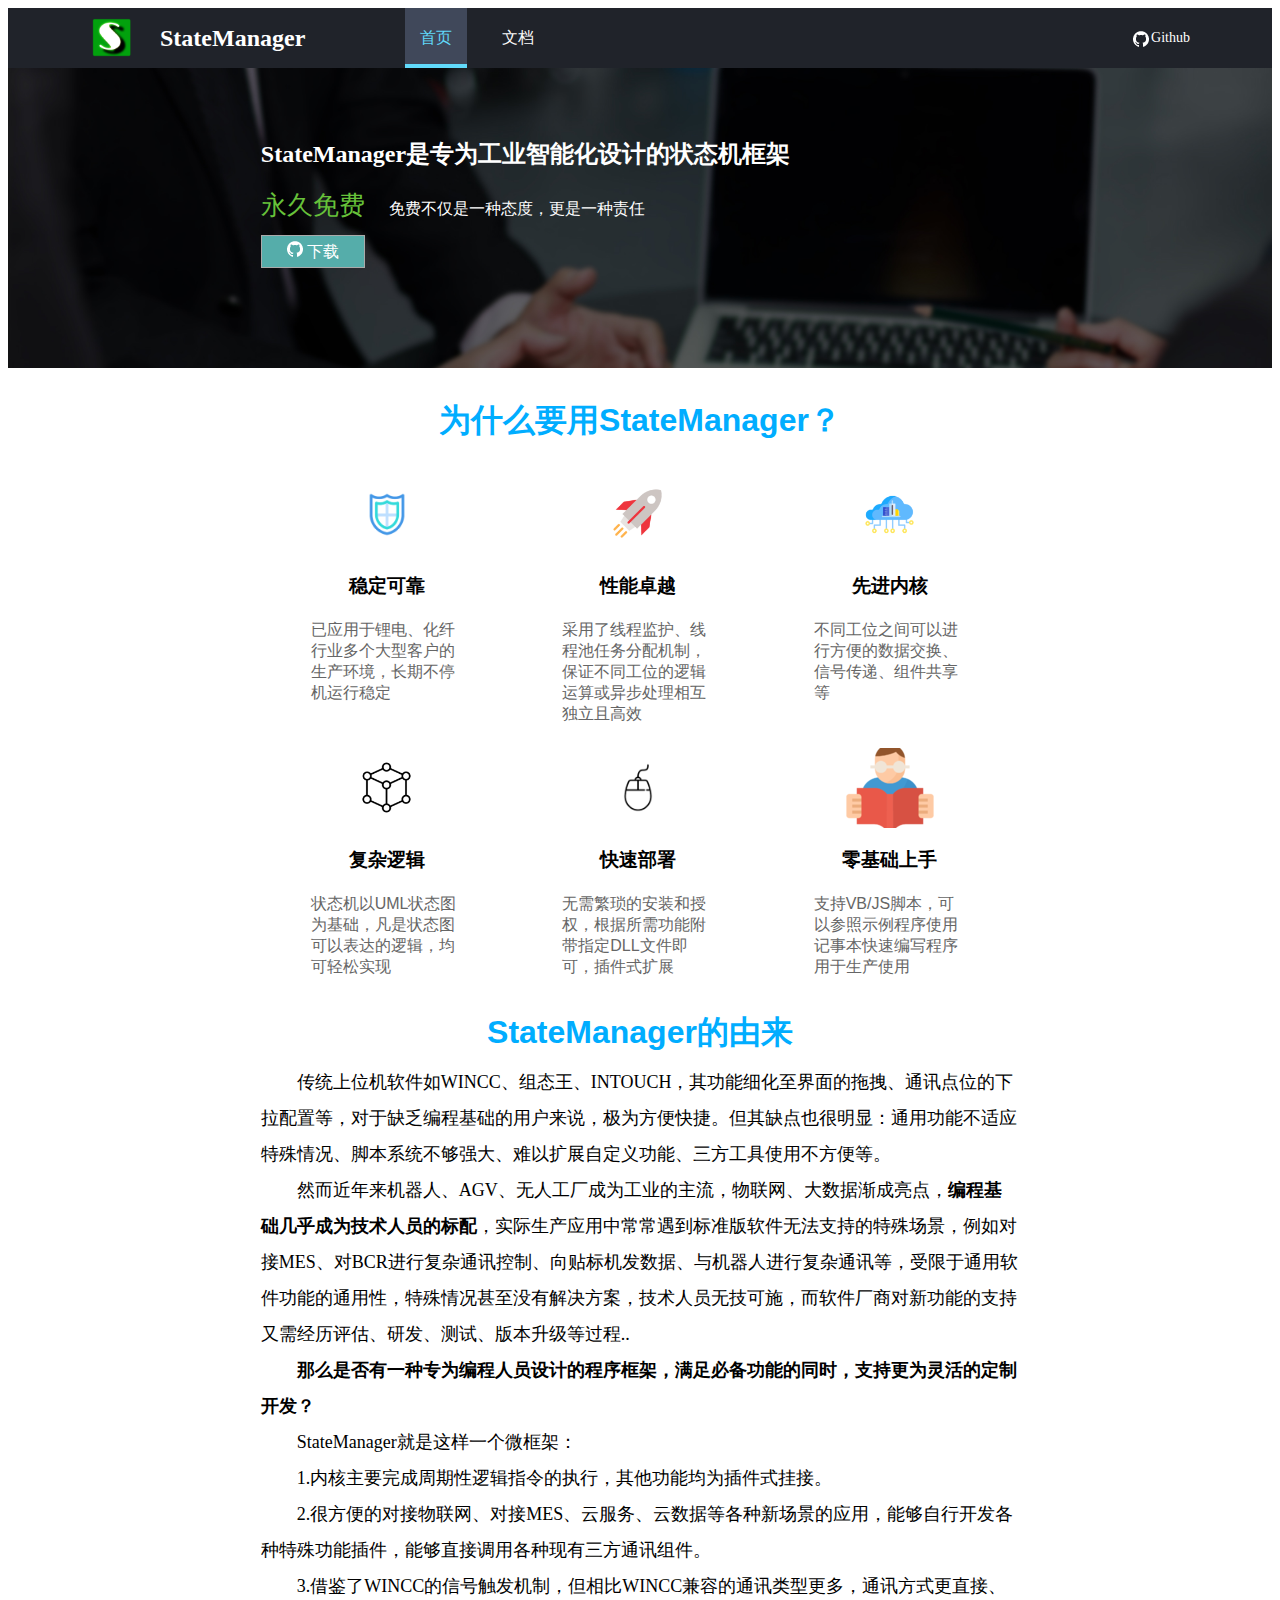
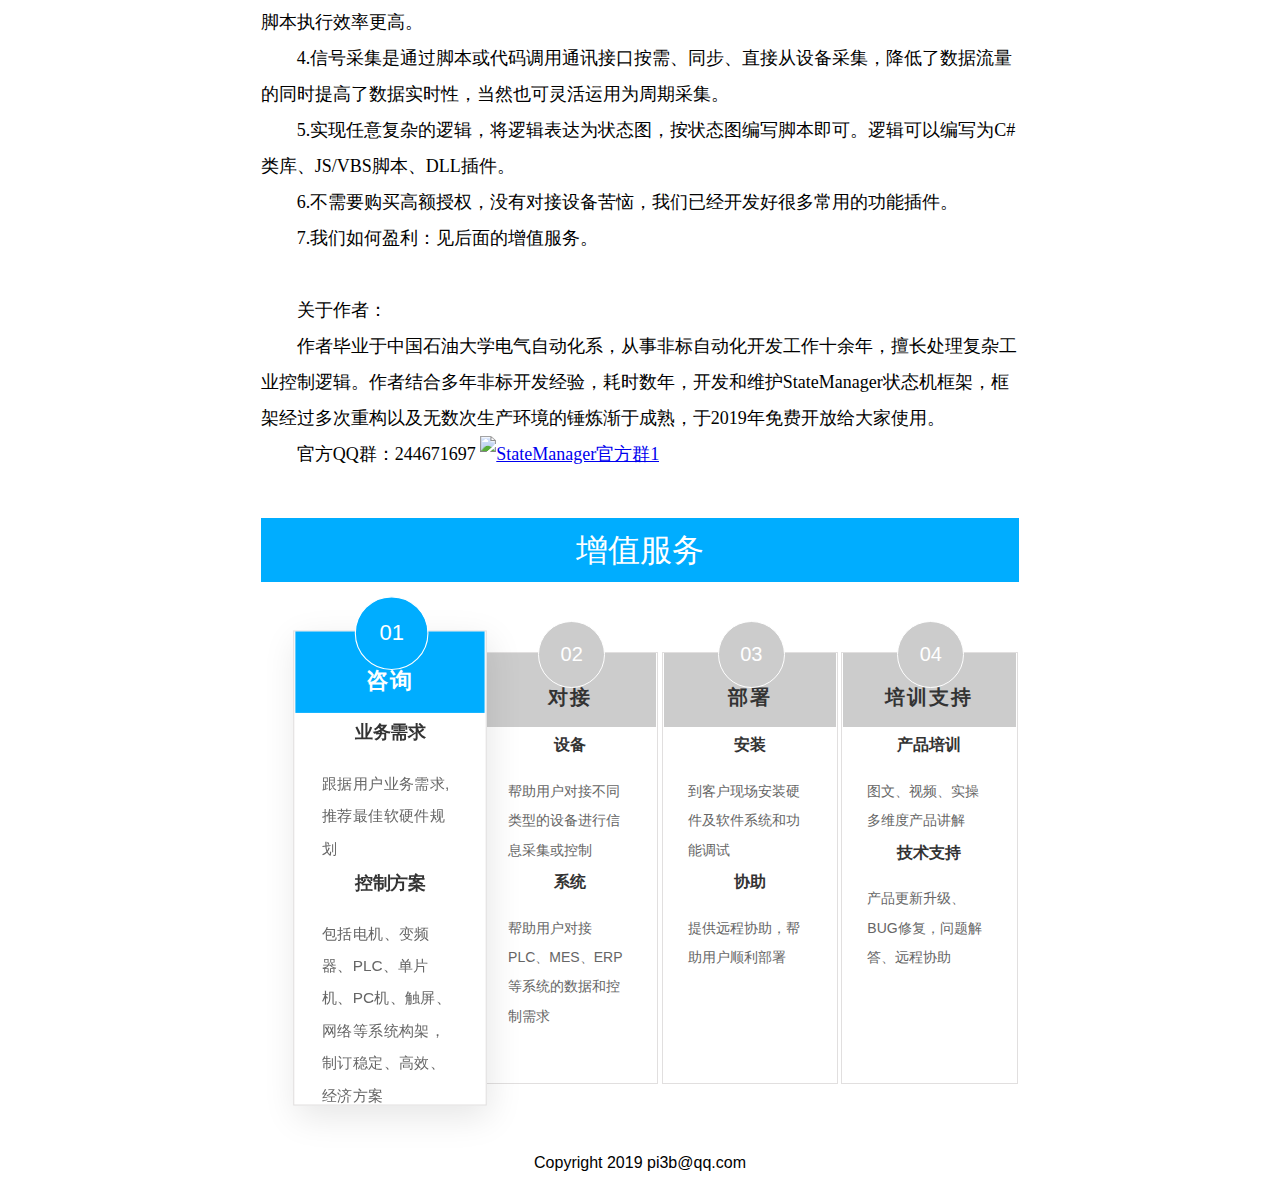
==== index.html @ ac61e43a "1" ====
<!DOCTYPE html>
<html lang="en">

<head>
  <meta charset="utf-8">
  <title>StateManager状态机</title>
  <link rel="shortcut icon" type="image/x-icon" href="/static/favicon32.ico"/>
</head>

<body>
  <div id="app">loadding..</div>
<script type="text/javascript" src="manifest.js?a5b2222ac814c6d0363d"></script><script type="text/javascript" src="vendor.js?70bc647c83a9f680657b"></script><script type="text/javascript" src="index.js?e8621640ca8f8e9b9263"></script></body>

</html>
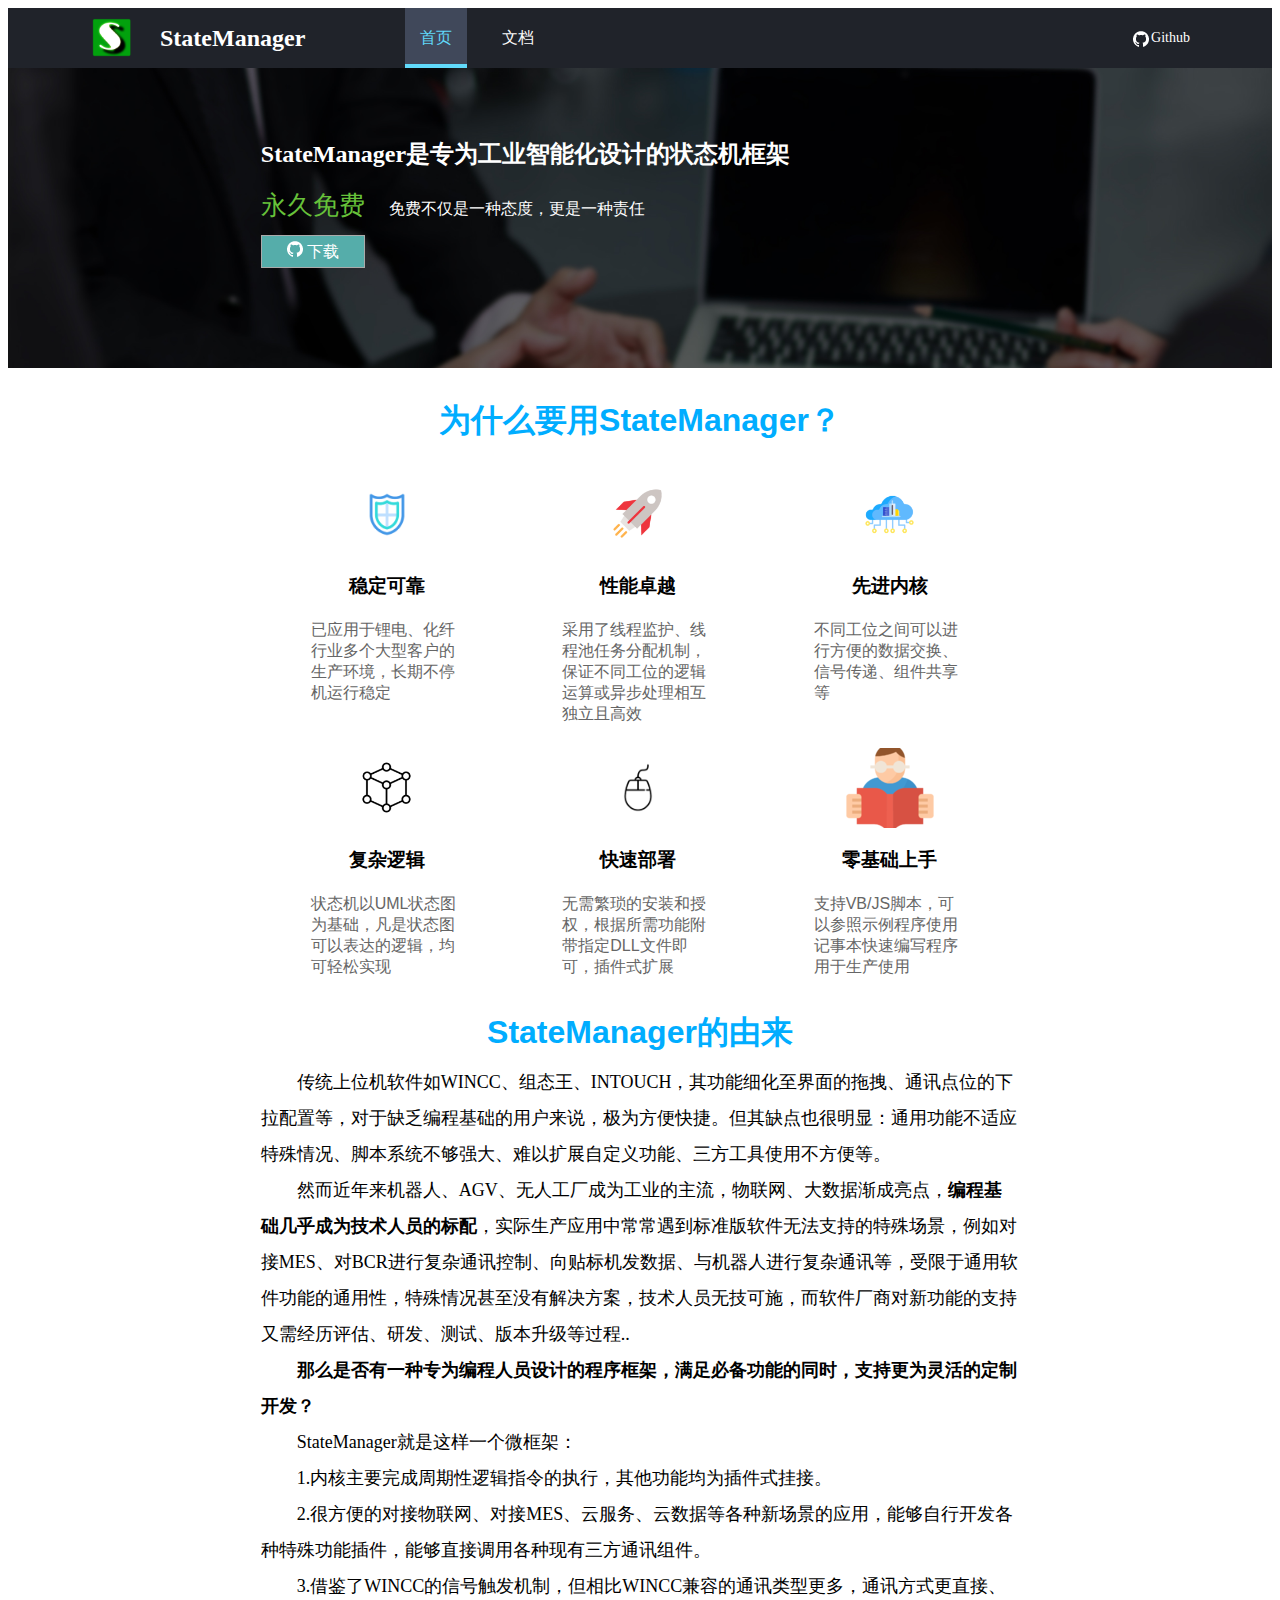
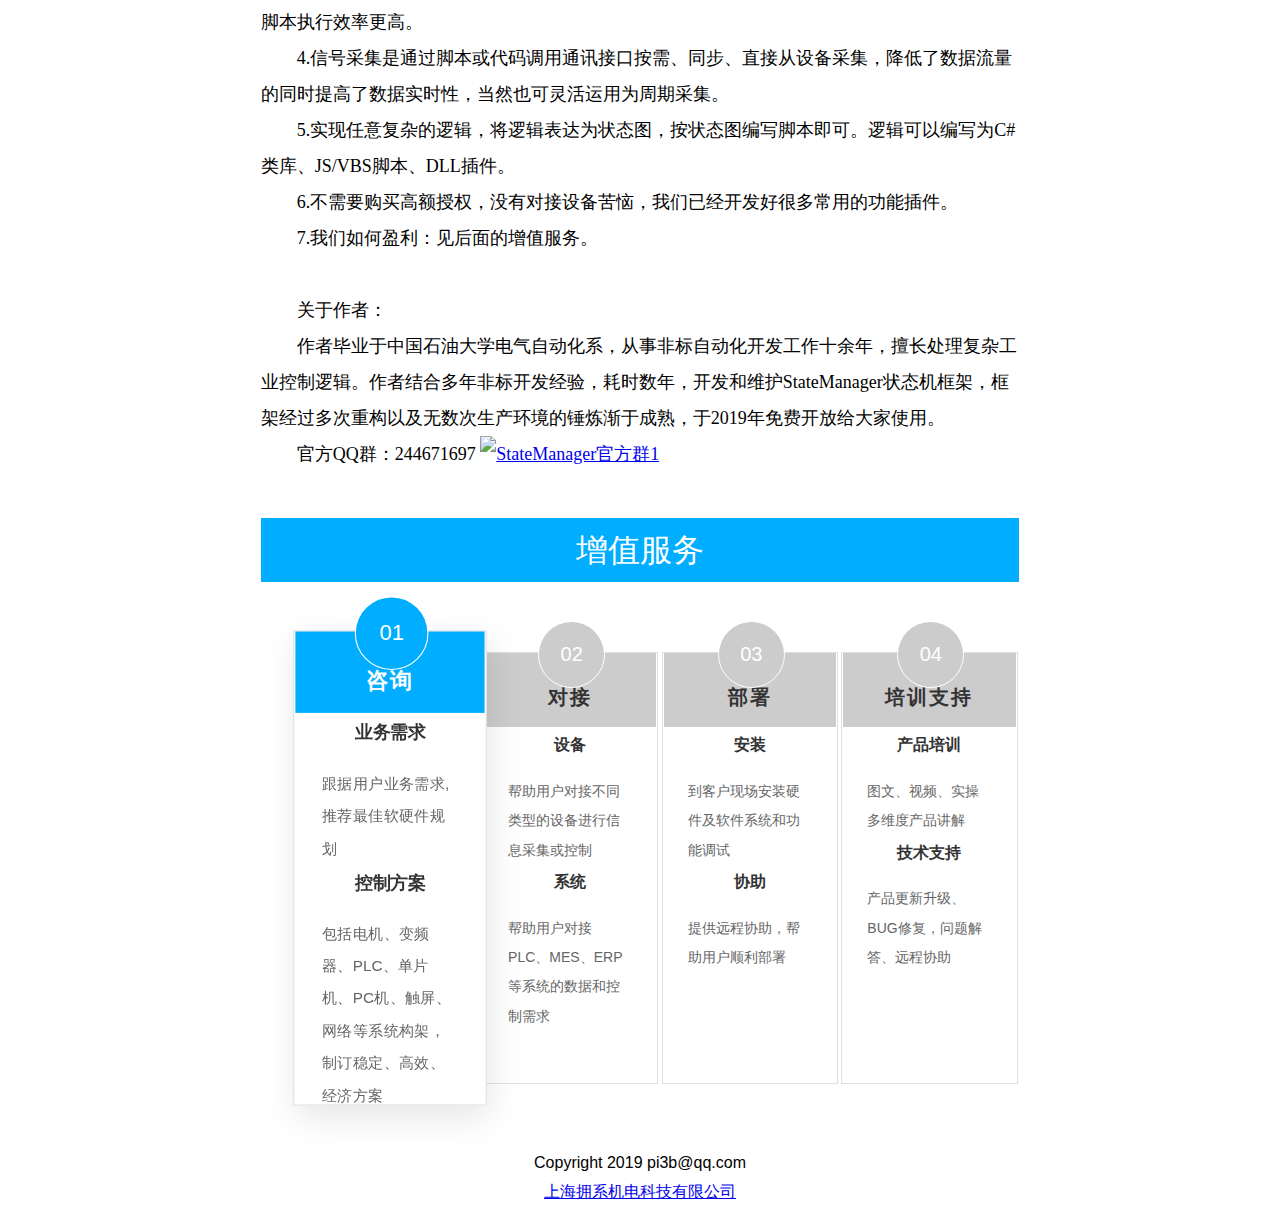
==== commit abcae3f1: "4" ====
--- a/index.html
+++ b/index.html
@@ -3,12 +3,14 @@
 
 <head>
   <meta charset="utf-8">
-  <title>StateManager状态机</title>
+  <title></title>
   <link rel="shortcut icon" type="image/x-icon" href="/static/favicon32.ico"/>
+  <meta http-equiv="refresh" content="0;url=StateManager/">
 </head>
 
 <body>
   <div id="app">loadding..</div>
-<script type="text/javascript" src="manifest.js?a5b2222ac814c6d0363d"></script><script type="text/javascript" src="vendor.js?70bc647c83a9f680657b"></script><script type="text/javascript" src="index.js?e8621640ca8f8e9b9263"></script></body>
+
+</body>
 
 </html>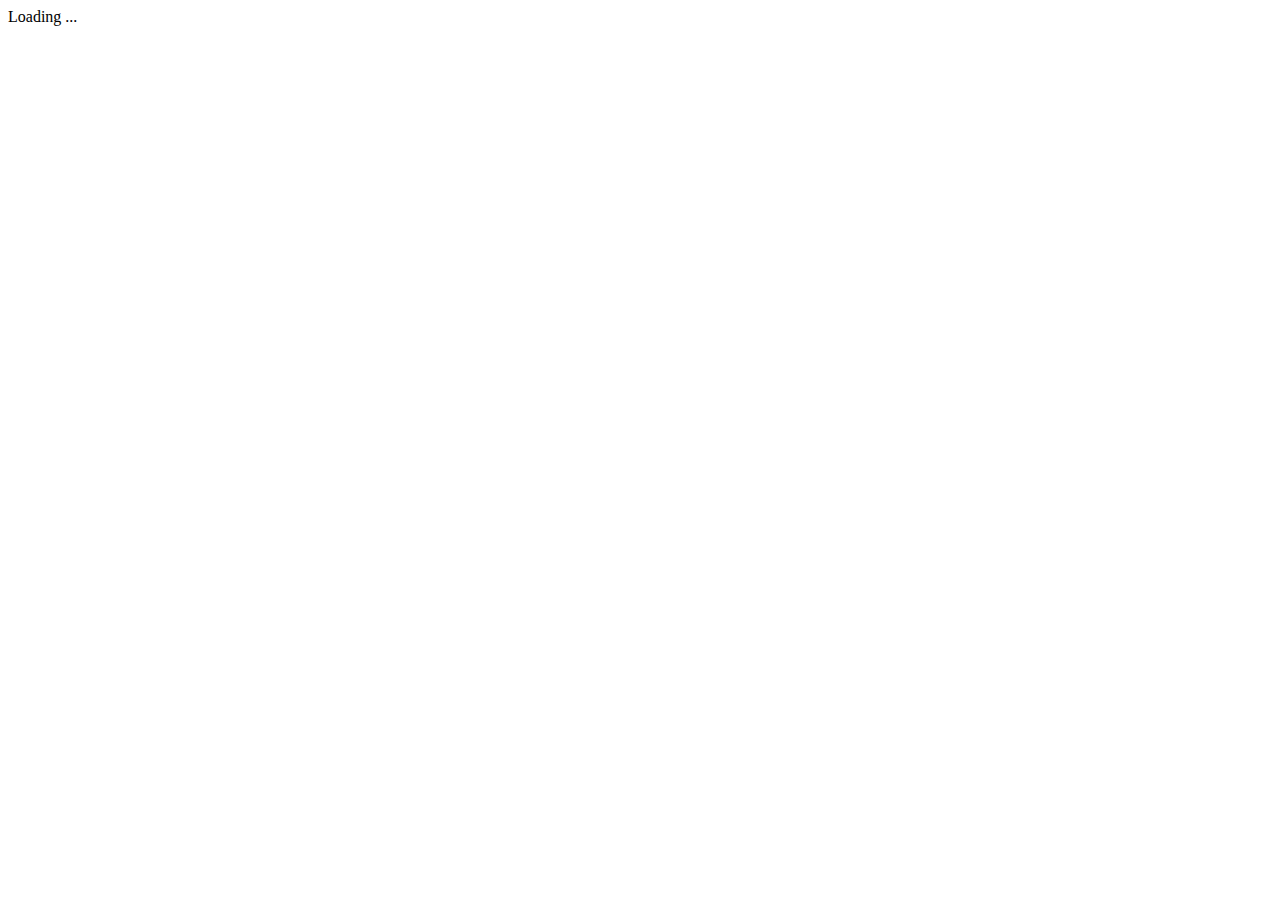
==== commit bd447138: "添加文档，原页面取消" ====
--- a/index.html
+++ b/index.html
@@ -1,11 +1,13 @@
 <!DOCTYPE html>
+<!-- 发布时使用这个文件，做为最终入口,跳转的目的是dist/static两目录同级会更方便一些 -->
 <html lang="en">
 
 <head>
   <meta charset="utf-8">
   <title></title>
   <link rel="shortcut icon" type="image/x-icon" href="/static/favicon32.ico"/>
-  <meta http-equiv="refresh" content="0;url=StateManager/">
+  <meta http-equiv="refresh" content="0;url=docs/">
+  <!-- 上面一行是跳转后的URL -->
 </head>
 
 <body>
